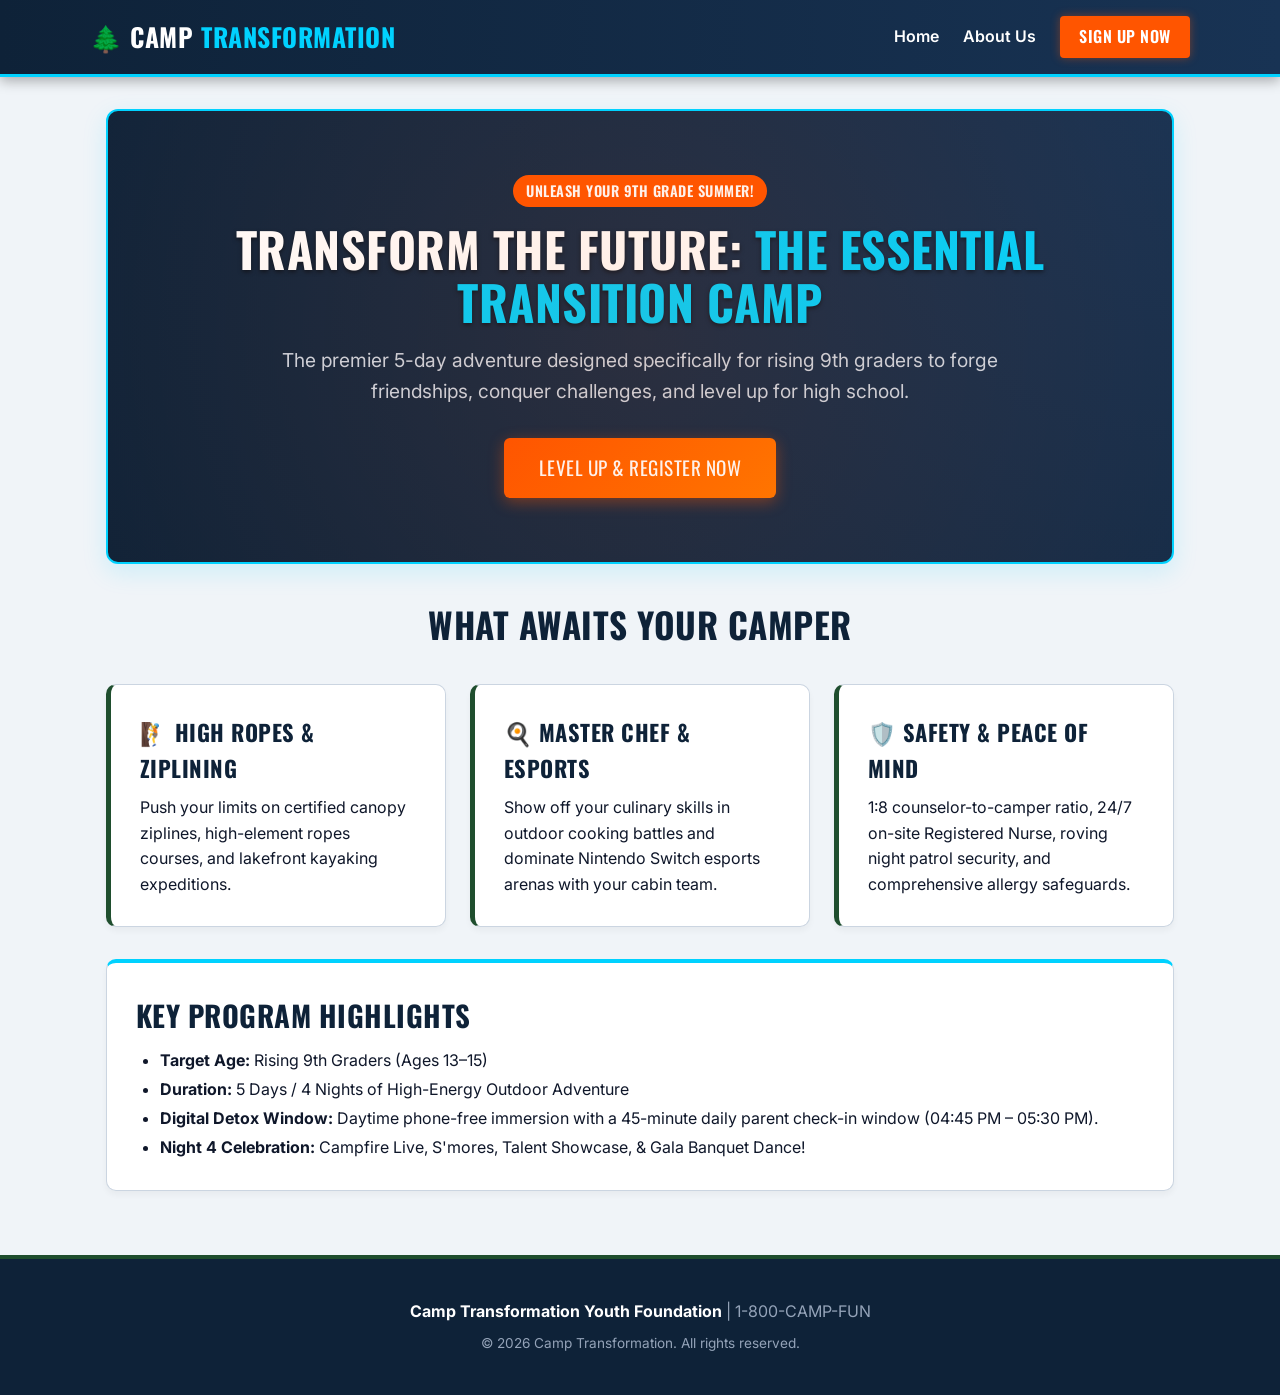
==== index.html @ c5d811f4 "Add files via upload" ====
<!DOCTYPE html>
<html lang="en">
<head>
  <meta charset="UTF-8">
  <meta name="viewport" content="width=device-width, initial-scale=1.0">
  <title>Camp Transformation | 9th Grade Summer Camp</title>
  <link rel="stylesheet" href="styles.css">
</head>
<body>

  <header>
    <div class="nav-container">
      <a href="index.html" class="logo">🌲 CAMP <span>TRANSFORMATION</span></a>
      <nav>
        <a href="index.html">Home</a>
        <a href="about.html">About Us</a>
        <a href="signup.html" class="btn-nav">Sign Up Now</a>
      </nav>
    </div>
  </header>

  <main>
    <section class="hero">
      <span class="badge">UNLEASH YOUR 9TH GRADE SUMMER!</span>
      <h1>TRANSFORM THE FUTURE: <span>THE ESSENTIAL TRANSITION CAMP</span></h1>
      <p>The premier 5-day adventure designed specifically for rising 9th graders to forge friendships, conquer challenges, and level up for high school.</p>
      <a href="signup.html" class="btn-cta">LEVEL UP & REGISTER NOW</a>
    </section>

    <section>
      <h2 style="text-align: center; margin-bottom: 1.5rem; color: var(--navy-dark); font-size: 2.2rem;">WHAT AWAITS YOUR CAMPER</h2>
      <div class="grid-3">
        <div class="card card-highlight">
          <h3>🧗 High Ropes & Ziplining</h3>
          <p>Push your limits on certified canopy ziplines, high-element ropes courses, and lakefront kayaking expeditions.</p>
        </div>
        <div class="card card-highlight">
          <h3>🍳 Master Chef & Esports</h3>
          <p>Show off your culinary skills in outdoor cooking battles and dominate Nintendo Switch esports arenas with your cabin team.</p>
        </div>
        <div class="card card-highlight">
          <h3>🛡️ Safety & Peace of Mind</h3>
          <p>1:8 counselor-to-camper ratio, 24/7 on-site Registered Nurse, roving night patrol security, and comprehensive allergy safeguards.</p>
        </div>
      </div>
    </section>

    <section class="card" style="margin-top: 2rem; border-top: 4px solid var(--electric-cyan);">
      <h2 style="color: var(--navy-dark); font-size: 1.8rem; margin-bottom: 0.5rem;">KEY PROGRAM HIGHLIGHTS</h2>
      <ul style="margin-left: 1.5rem; line-height: 1.8;">
        <li><strong>Target Age:</strong> Rising 9th Graders (Ages 13–15)</li>
        <li><strong>Duration:</strong> 5 Days / 4 Nights of High-Energy Outdoor Adventure</li>
        <li><strong>Digital Detox Window:</strong> Daytime phone-free immersion with a 45-minute daily parent check-in window (04:45 PM – 05:30 PM).</li>
        <li><strong>Night 4 Celebration:</strong> Campfire Live, S'mores, Talent Showcase, & Gala Banquet Dance!</li>
      </ul>
    </section>
  </main>

  <footer>
    <p><strong>Camp Transformation Youth Foundation</strong> | 1-800-CAMP-FUN</p>
    <p style="font-size: 0.85rem; margin-top: 0.5rem;">&copy; 2026 Camp Transformation. All rights reserved.</p>
  </footer>

</body>
</html>
---- styles.css ----
/* --- GOOGLE FONTS IMPORT --- */
@import url('https://fonts.googleapis.com/css2?family=Inter:wght@400;600;700&family=Oswald:wght@600;700&display=swap');

/* --- COLOR PALETTE & VARIABLES --- */
:root {
  --navy-dark: #0e2238;
  --navy-light: #183354;
  --forest-green: #1f4e2e;
  --electric-cyan: #00d2ff;
  --fiery-orange: #ff5500;
  --amber-gold: #ffb703;
  --bg-dark: #090e17;
  --bg-light: #f0f4f8;
  --card-bg: #ffffff;
  --text-dark: #0f172a;
  --text-muted: #475569;
  --border-color: #cbd5e1;
}

/* --- GLOBAL STYLES & RESET --- */
* {
  box-sizing: border-box;
  margin: 0;
  padding: 0;
}

body {
  font-family: 'Inter', system-ui, -apple-system, sans-serif;
  line-height: 1.6;
  color: var(--text-dark);
  background-color: var(--bg-light);
}

h1, h2, h3, .logo, .btn-cta, .btn-nav, .badge {
  font-family: 'Oswald', sans-serif;
  text-transform: uppercase;
  letter-spacing: 0.5px;
}

/* --- NAVIGATION HEADER --- */
header {
  background: linear-gradient(90deg, var(--navy-dark) 0%, var(--navy-light) 100%);
  color: white;
  padding: 1rem 2rem;
  position: sticky;
  top: 0;
  z-index: 1000;
  border-bottom: 3px solid var(--electric-cyan);
  box-shadow: 0 4px 12px rgba(0, 0, 0, 0.3);
}

.nav-container {
  max-width: 1100px;
  margin: 0 auto;
  display: flex;
  justify-content: space-between;
  align-items: center;
}

.logo {
  font-size: 1.6rem;
  font-weight: 700;
  color: white;
  text-decoration: none;
  display: flex;
  align-items: center;
  gap: 0.5rem;
}

.logo span {
  color: var(--electric-cyan);
}

nav {
  display: flex;
  gap: 1.5rem;
  align-items: center;
}

nav a {
  color: white;
  text-decoration: none;
  font-weight: 600;
  transition: color 0.2s;
}

nav a:hover {
  color: var(--electric-cyan);
}

.btn-nav {
  background-color: var(--fiery-orange);
  color: white !important;
  padding: 0.5rem 1.2rem;
  border-radius: 4px;
  font-size: 1rem;
  box-shadow: 0 0 10px rgba(255, 85, 0, 0.4);
  transition: transform 0.2s, background-color 0.2s;
}

.btn-nav:hover {
  background-color: #e04b00;
  transform: translateY(-2px);
}

/* --- MAIN CONTAINERS & HERO --- */
main {
  max-width: 1100px;
  margin: 2rem auto;
  padding: 0 1rem;
}

.hero {
  background: radial-gradient(circle at top right, var(--navy-light), var(--navy-dark));
  color: white;
  text-align: center;
  padding: 4rem 2rem;
  border-radius: 12px;
  margin-bottom: 2rem;
  border: 2px solid var(--electric-cyan);
  box-shadow: 0 8px 24px rgba(0, 210, 255, 0.15);
  position: relative;
  overflow: hidden;
}

.hero::before {
  content: '';
  position: absolute;
  top: -50%;
  left: -50%;
  width: 200%;
  height: 200%;
  background: radial-gradient(circle, rgba(255,85,0,0.1) 0%, transparent 60%);
  pointer-events: none;
}

.badge {
  display: inline-block;
  background-color: var(--fiery-orange);
  color: white;
  padding: 0.3rem 0.8rem;
  border-radius: 20px;
  font-size: 0.9rem;
  margin-bottom: 1rem;
  font-weight: 600;
}

.hero h1 {
  font-size: 3rem;
  line-height: 1.1;
  margin-bottom: 1rem;
  color: #ffffff;
  text-shadow: 0 2px 4px rgba(0,0,0,0.5);
}

.hero h1 span {
  color: var(--electric-cyan);
}

.hero p {
  font-size: 1.2rem;
  max-width: 750px;
  margin: 0 auto 2rem auto;
  color: #cbd5e1;
}

.btn-cta {
  display: inline-block;
  background: linear-gradient(135deg, var(--fiery-orange), #ff7700);
  color: white;
  padding: 0.9rem 2.2rem;
  font-size: 1.2rem;
  border-radius: 6px;
  text-decoration: none;
  box-shadow: 0 4px 15px rgba(255, 85, 0, 0.4);
  transition: all 0.2s ease-in-out;
}

.btn-cta:hover {
  transform: translateY(-2px);
  box-shadow: 0 6px 20px rgba(255, 85, 0, 0.6);
}

/* --- CARDS & GRIDS --- */
.grid-3 {
  display: grid;
  grid-template-columns: repeat(auto-fit, minmax(300px, 1fr));
  gap: 1.5rem;
  margin: 2rem 0;
}

.card {
  background: var(--card-bg);
  padding: 1.8rem;
  border-radius: 10px;
  border: 1px solid var(--border-color);
  box-shadow: 0 4px 6px rgba(0,0,0,0.04);
  transition: border-color 0.2s, transform 0.2s;
}

.card:hover {
  border-color: var(--electric-cyan);
  transform: translateY(-3px);
}

.card h3 {
  color: var(--navy-dark);
  font-size: 1.4rem;
  margin-bottom: 0.6rem;
  display: flex;
  align-items: center;
  gap: 0.5rem;
}

.card-highlight {
  border-left: 5px solid var(--forest-green);
}

/* --- TIMELINE (ABOUT PAGE) --- */
.timeline {
  position: relative;
  margin: 2rem 0;
  padding-left: 2rem;
  border-left: 4px solid var(--navy-dark);
}

.timeline-item {
  position: relative;
  margin-bottom: 2rem;
  background: white;
  padding: 1.5rem;
  border-radius: 8px;
  border: 1px solid var(--border-color);
  box-shadow: 0 2px 4px rgba(0,0,0,0.03);
}

.timeline-item::before {
  content: '';
  position: absolute;
  left: -2.6rem;
  top: 1.5rem;
  width: 16px;
  height: 16px;
  border-radius: 50%;
  background: var(--fiery-orange);
  border: 3px solid var(--navy-dark);
}

.timeline-date {
  font-family: 'Oswald', sans-serif;
  font-weight: 700;
  color: var(--forest-green);
  font-size: 1.1rem;
  margin-bottom: 0.3rem;
}

/* --- FORM STYLES --- */
.form-container {
  background: white;
  padding: 2.5rem;
  border-radius: 12px;
  border: 2px solid var(--navy-dark);
  box-shadow: 0 10px 25px rgba(0,0,0,0.08);
  max-width: 750px;
  margin: 0 auto;
}

.form-group {
  margin-bottom: 1.2rem;
}

.form-row {
  display: flex;
  gap: 1rem;
}

.form-row .form-group {
  flex: 1;
}

label {
  display: block;
  font-weight: 600;
  margin-bottom: 0.4rem;
  color: var(--navy-dark);
}

input, select, textarea {
  width: 100%;
  padding: 0.75rem;
  border: 1px solid var(--border-color);
  border-radius: 6px;
  font-size: 1rem;
  font-family: 'Inter', sans-serif;
}

input:focus, select:focus, textarea:focus {
  outline: none;
  border-color: var(--electric-cyan);
  box-shadow: 0 0 0 3px rgba(0, 210, 255, 0.2);
}

/* --- FOOTER --- */
footer {
  background-color: var(--navy-dark);
  color: #94a3b8;
  text-align: center;
  padding: 2.5rem 1rem;
  margin-top: 4rem;
  border-top: 4px solid var(--forest-green);
}

footer strong {
  color: white;
}
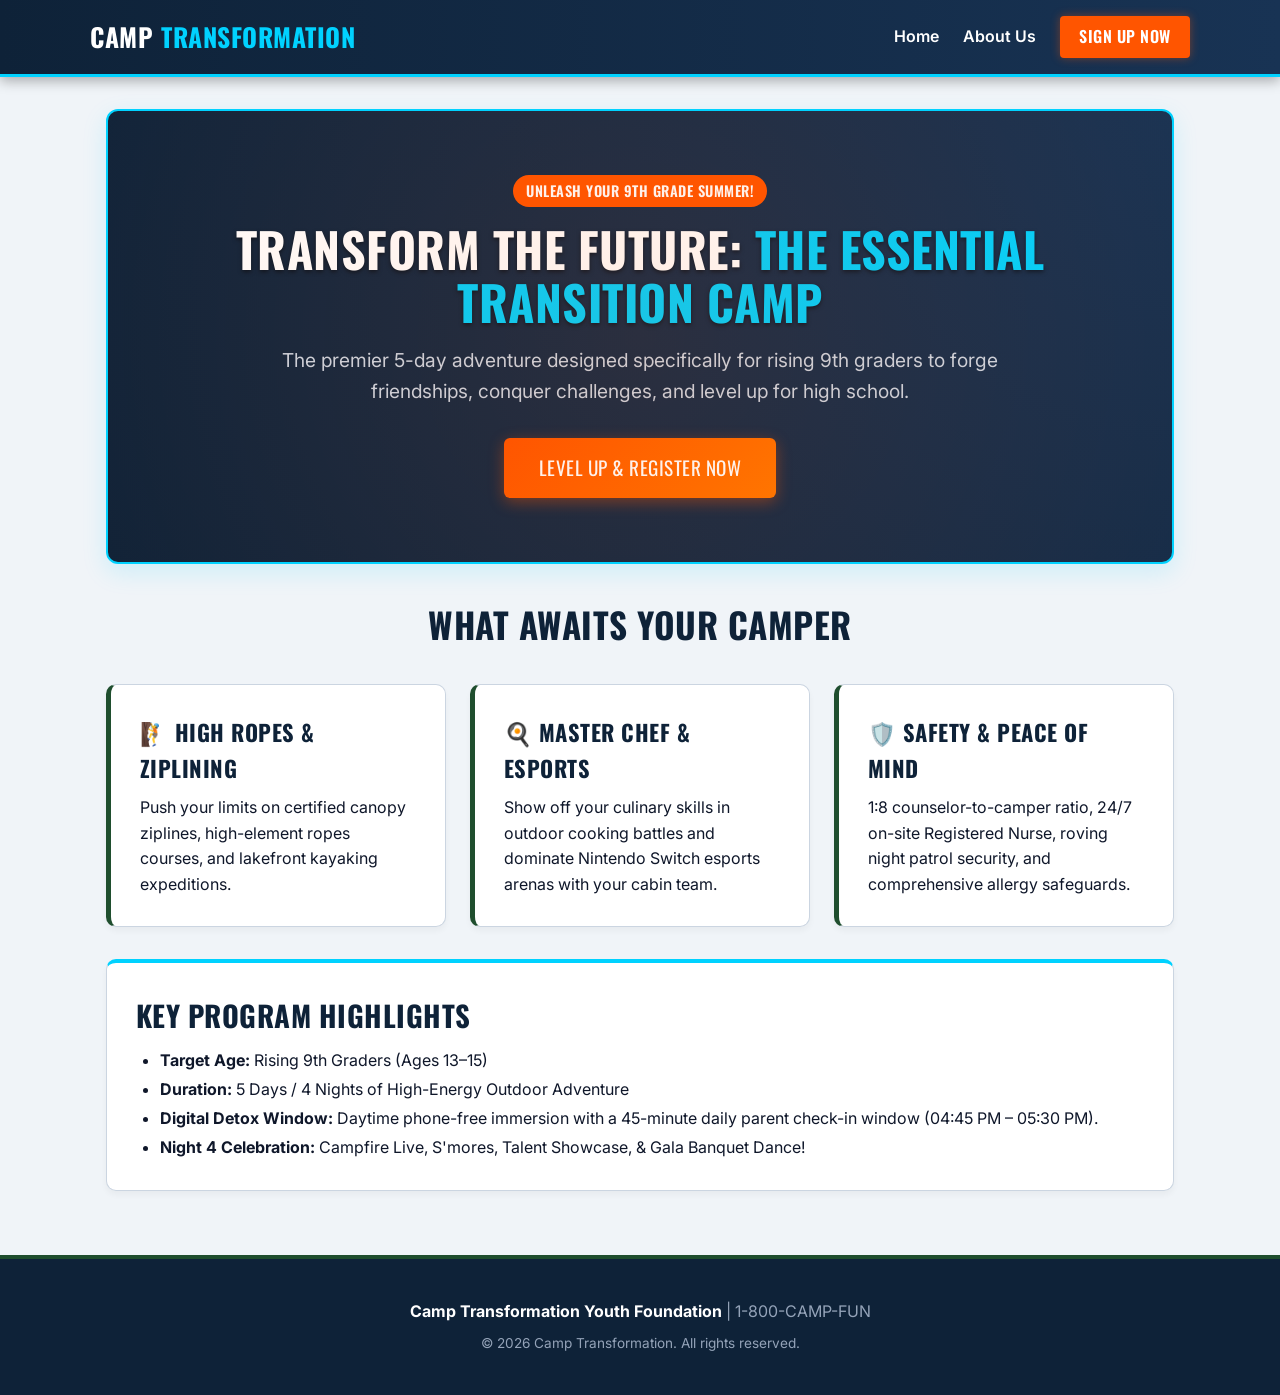
==== commit 453949be: "Update index.html" ====
--- a/index.html
+++ b/index.html
@@ -10,11 +10,11 @@
 
   <header>
     <div class="nav-container">
-      <a href="index.html" class="logo">🌲 CAMP <span>TRANSFORMATION</span></a>
+      <a href="index.html" class="logo">CAMP <span>TRANSFORMATION</span></a>
       <nav>
         <a href="index.html">Home</a>
         <a href="about.html">About Us</a>
-        <a href="signup.html" class="btn-nav">Sign Up Now</a>
+        <a href="Students.html" class="btn-nav">Sign Up Now</a>
       </nav>
     </div>
   </header>
@@ -24,7 +24,7 @@
       <span class="badge">UNLEASH YOUR 9TH GRADE SUMMER!</span>
       <h1>TRANSFORM THE FUTURE: <span>THE ESSENTIAL TRANSITION CAMP</span></h1>
       <p>The premier 5-day adventure designed specifically for rising 9th graders to forge friendships, conquer challenges, and level up for high school.</p>
-      <a href="signup.html" class="btn-cta">LEVEL UP & REGISTER NOW</a>
+      <a href="Students.html" class="btn-cta">LEVEL UP & REGISTER NOW</a>
     </section>
 
     <section>
@@ -62,4 +62,4 @@
   </footer>
 
 </body>
-</html>+</html>
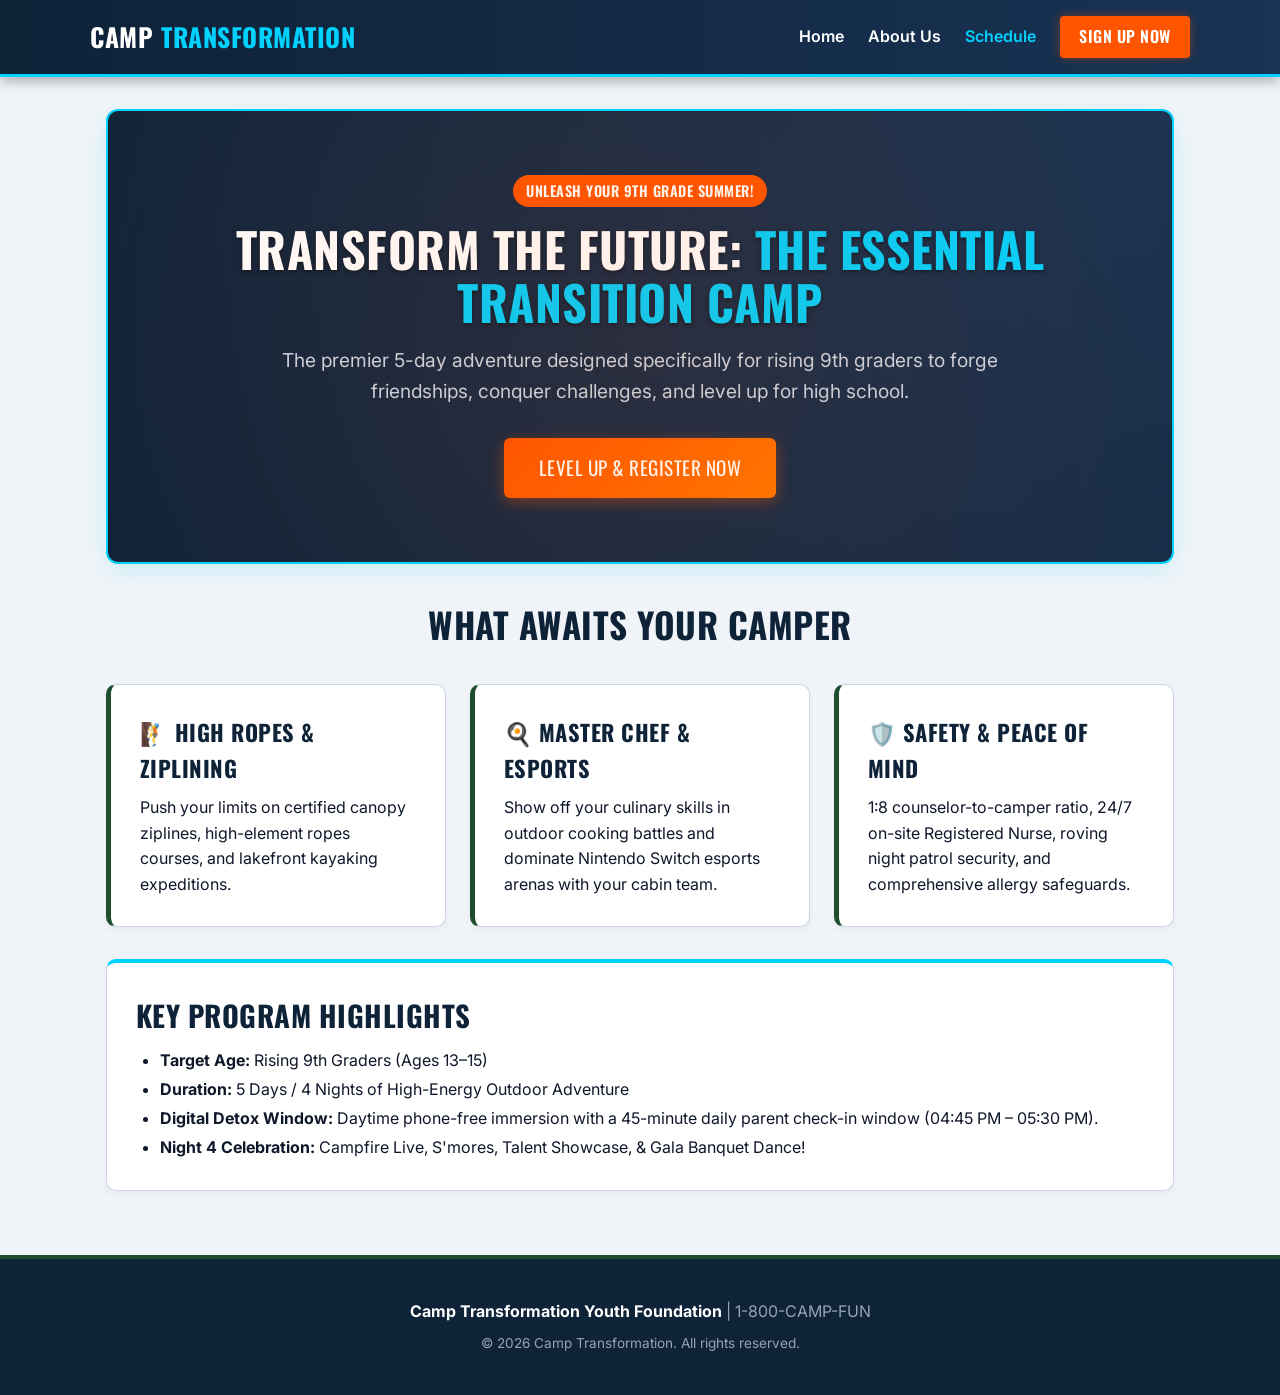
==== commit 8d9670ae: "Update index.html" ====
--- a/index.html
+++ b/index.html
@@ -11,10 +11,11 @@
   <header>
     <div class="nav-container">
       <a href="index.html" class="logo">CAMP <span>TRANSFORMATION</span></a>
-      <nav>
+       <nav>
         <a href="index.html">Home</a>
         <a href="about.html">About Us</a>
-        <a href="Students.html" class="btn-nav">Sign Up Now</a>
+        <a href="schedule.html" style="color: var(--electric-cyan);">Schedule</a>
+        <a href="signup.html" class="btn-nav">Sign Up Now</a>
       </nav>
     </div>
   </header>
